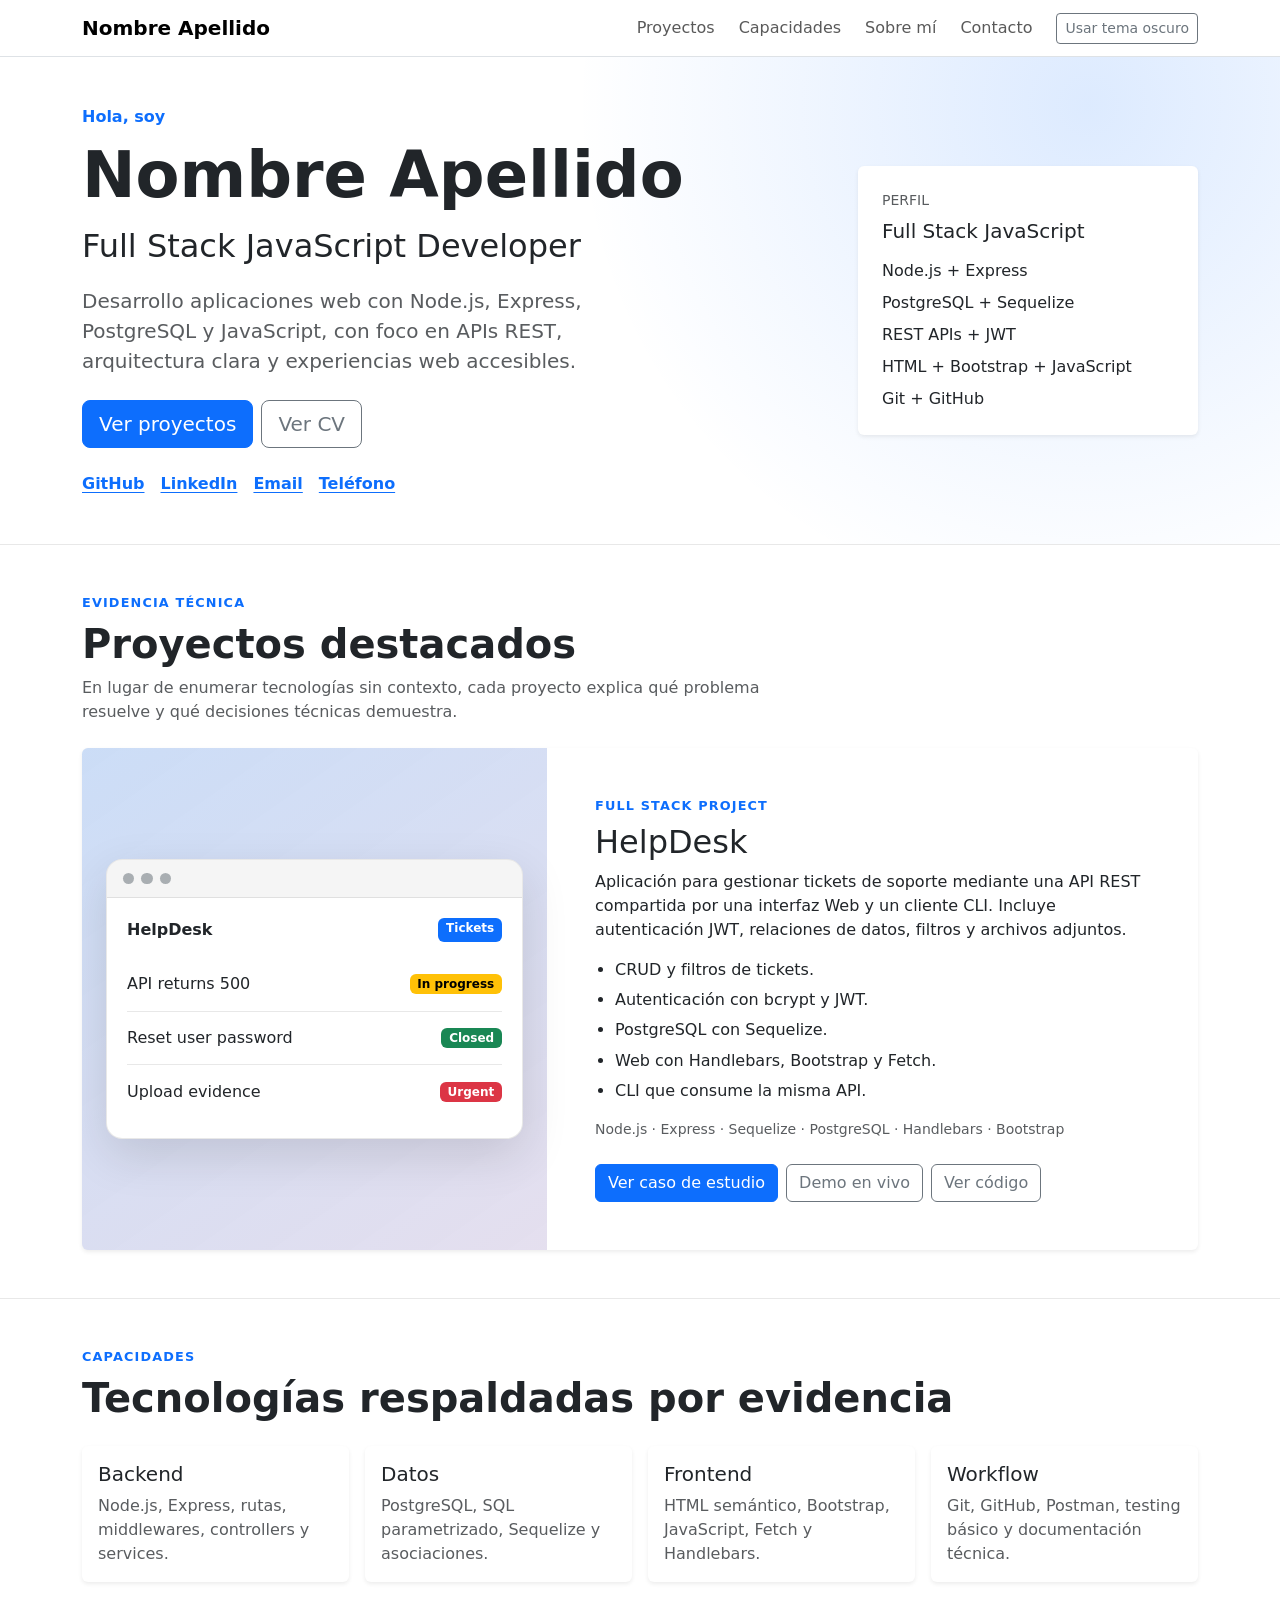
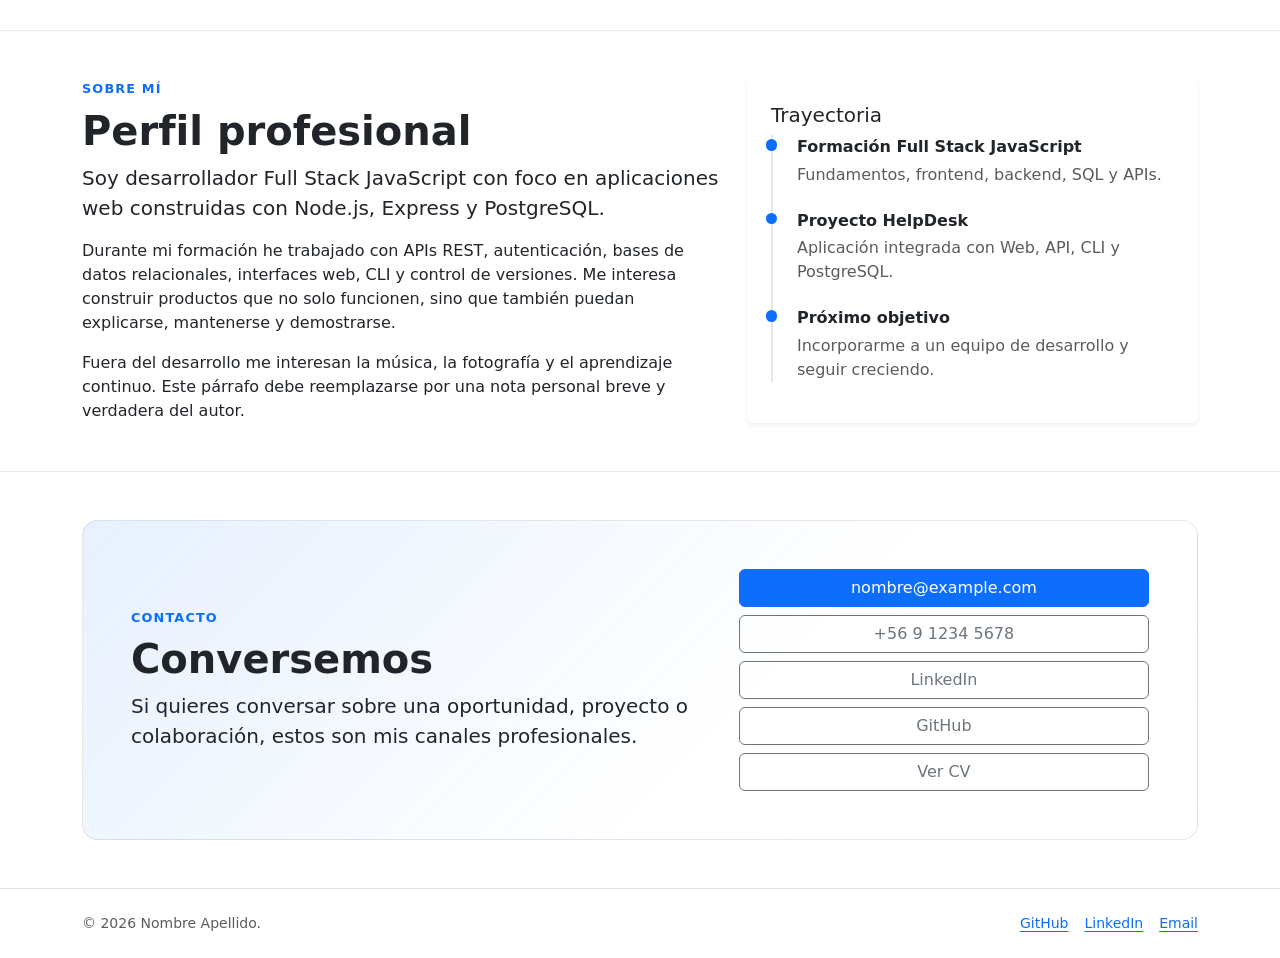
==== index.html @ 29df0326 "feat: deploy" ====
<!DOCTYPE html>
<!--
  index.html
  ==========
  Página principal del portafolio.

  Responsabilidades:
  - presentar identidad profesional;
  - destacar proyectos;
  - mostrar capacidades y trayectoria;
  - mantener los enlaces de contacto a mano;
  - entregar metadata SEO/social;
  - enlazar al CV y al caso de estudio de HelpDesk.

  Este archivo es ESTÁTICO: GitHub Pages puede publicarlo sin Node ni Express.
-->
<html lang="es" data-bs-theme="light">

<head>
  <!-- =========================================================
       1. METADATOS BASE DEL DOCUMENTO
       ========================================================= -->

  <!-- UTF-8 permite representar correctamente tildes, ñ y otros caracteres. -->
  <meta charset="UTF-8">
  <!--
    Viewport responsive:
    hace que el ancho de la página siga el ancho real del dispositivo.
  -->
  <meta name="viewport" content="width=device-width, initial-scale=1">

  <!--
    <title>:
    aparece en la pestaña del navegador y es una señal importante para SEO.
    Debe identificar a la persona y su rol sin ser genérico.
  -->
  <title>Nombre Apellido | Full Stack JavaScript Developer</title>
  <!--
    Meta description:
    resume la página para buscadores y puede utilizarse como snippet.
  -->
  <meta name="description"
    content="Portafolio de Nombre Apellido, desarrollador Full Stack JavaScript. Proyectos con Node.js, Express, PostgreSQL y APIs REST.">
  <!--
    index,follow:
    permitimos que la Home sea indexada y que los crawlers sigan sus enlaces.
    No es necesario declararlo siempre, pero aquí lo dejamos explícito.
  -->
  <meta name="robots" content="index,follow">

  <!--
    REEMPLAZAR TU_USUARIO y portfolio por los datos reales antes de publicar.
    Si el repositorio es TU_USUARIO.github.io, la canonical de la Home será
    simplemente https://TU_USUARIO.github.io/
  -->
  <link rel="canonical" href="https://leandrofuenzalida.github.io/portfolio/">

  <!-- =========================================================
       2. OPEN GRAPH Y PREVIEWS SOCIALES
       ========================================================= -->

  <!--
    Open Graph ayuda a definir cómo se presenta el enlace al compartirlo
    en plataformas compatibles.
  -->
  <meta property="og:title" content="Nombre Apellido — Full Stack JavaScript Developer">
  <meta property="og:description"
    content="Portafolio con proyectos Full Stack JavaScript en Node.js, Express y PostgreSQL.">
  <meta property="og:type" content="website">
  <meta property="og:url" content="https://TU_USUARIO.github.io/portfolio/">

  <!--
    Cuando exista una imagen PNG/JPG pública para redes, se puede añadir:
    <meta
      property="og:image"
      content="https://TU_USUARIO.github.io/portfolio/assets/social-card.png"
    >
  -->

  <!--
    Twitter/X Card:
    conjunto de metadatos complementarios para previews sociales.
  -->
  <meta name="twitter:card" content="summary">
  <meta name="twitter:title" content="Nombre Apellido — Full Stack JavaScript Developer">
  <meta name="twitter:description" content="Portafolio con proyectos Full Stack JavaScript.">

  <!-- =========================================================
       3. TEMA CLARO / OSCURO ANTES DEL PRIMER PINTADO
       ========================================================= -->

  <!--
    Aplicamos el tema antes de pintar la página para reducir el cambio visual
    entre modo claro y oscuro.
  -->
  <script>
    /*
      Este script es intencionalmente pequeño y está dentro del <head>.

      ¿Por qué aquí?
      Porque necesitamos decidir el tema antes de que el navegador pinte
      visualmente la página y así reducir un "flash" entre claro y oscuro.
    */
    (() => {
      // Primero buscamos una preferencia que el usuario ya haya guardado.
      const savedTheme = localStorage.getItem("portfolio-theme");
      // Si no existe una preferencia guardada, usamos la preferencia del SO.
      const preferredTheme = window.matchMedia("(prefers-color-scheme: dark)").matches
        ? "dark"
        : "light";

      // Bootstrap 5.3 entiende data-bs-theme="light" y data-bs-theme="dark".
      document.documentElement.setAttribute(
        "data-bs-theme",
        savedTheme ?? preferredTheme
      );
    })();
  </script>

  <!-- =========================================================
       4. DATOS ESTRUCTURADOS JSON-LD
       ========================================================= -->

  <!--
    JSON-LD describe explícitamente dos entidades:
    - Person: el autor del portafolio.
    - WebSite: el sitio que pertenece a esa persona.

    IMPORTANTE:
    JSON puro no admite comentarios dentro del objeto.
    Por eso las explicaciones están fuera del <script type="application/ld+json">.
  -->
  <script type="application/ld+json">
  {
    "@context": "https://schema.org",
    "@graph": [
      {
        "@type": "Person",
        "@id": "https://leandrofuenzalida.github.io/portfolio/#person",
        "name": "Nombre Apellido",
        "url": "https://leandrofuenzalida.github.io/portfolio/",
        "jobTitle": "Full Stack JavaScript Developer",
        "email": "mailto:leandro.fuenzalida@gmail.com",
        "telephone": "+56912345678",
        "sameAs": [
          "https://github.com/leandrofuenzalida",
          "https://www.linkedin.com/in/leandro-fuenzalida"
        ],
        "knowsAbout": [
          "JavaScript",
          "Node.js",
          "Express",
          "PostgreSQL",
          "REST APIs"
        ]
      },
      {
        "@type": "WebSite",
        "@id": "https://TU_USUARIO.github.io/portfolio/#website",
        "name": "Nombre Apellido — Portfolio",
        "url": "https://TU_USUARIO.github.io/portfolio/",
        "inLanguage": "es",
        "author": {
          "@id": "https://TU_USUARIO.github.io/portfolio/#person"
        }
      }
    ]
  }
  </script>

  <!-- =========================================================
       5. ESTILOS
       ========================================================= -->

  <!-- Bootstrap resuelve grilla, navbar, botones, spacing y responsive. -->
  <link href="https://cdn.jsdelivr.net/npm/bootstrap@5.3.8/dist/css/bootstrap.min.css" rel="stylesheet"
    integrity="sha384-sRIl4kxILFvY47J16cr9ZwB07vP4J8+LH7qKQnuqkuIAvNWLzeN8tE5YBujZqJLB" crossorigin="anonymous">
  <!--
    Nuestro CSS se carga DESPUÉS de Bootstrap para poder complementar
    o ajustar el framework sin reescribirlo completo.
  -->
  <link rel="stylesheet" href="./css/styles.css">
</head>

<body>
  <!-- =========================================================
       6. ACCESIBILIDAD: SALTAR AL CONTENIDO
       ========================================================= -->

  <!--
    Este enlace aparece cuando recibe foco con teclado.
    Permite saltar la navegación repetitiva e ir directo al <main>.
  -->
  <a class="skip-link" href="#main-content">
    Saltar al contenido principal
  </a>

  <!-- =========================================================
       7. HEADER / NAVBAR
       ========================================================= -->

  <!--
    sticky-top mantiene la navegación disponible durante el scroll.
    bg-body respeta automáticamente el tema claro/oscuro de Bootstrap.
  -->
  <header class="sticky-top border-bottom bg-body">
    <nav class="navbar navbar-expand-lg" aria-label="Navegación principal">
      <div class="container">
        <a class="navbar-brand fw-bold" href="./index.html">
          Nombre Apellido
        </a>

        <!--
          Botón hamburguesa de Bootstrap.
          Solo aparece cuando el espacio horizontal no alcanza.
        -->
        <button class="navbar-toggler" type="button" data-bs-toggle="collapse" data-bs-target="#mainNavbar"
          aria-controls="mainNavbar" aria-expanded="false" aria-label="Abrir navegación">
          <span class="navbar-toggler-icon"></span>
        </button>

        <div class="collapse navbar-collapse" id="mainNavbar">
          <ul class="navbar-nav ms-auto align-items-lg-center gap-lg-2">
            <li class="nav-item">
              <a class="nav-link" href="#projects">Proyectos</a>
            </li>
            <li class="nav-item">
              <a class="nav-link" href="#skills">Capacidades</a>
            </li>
            <li class="nav-item">
              <a class="nav-link" href="#about">Sobre mí</a>
            </li>
            <li class="nav-item">
              <a class="nav-link" href="#contact">Contacto</a>
            </li>
            <li class="nav-item ms-lg-2">
              <!--
                main.js busca #themeToggle y registra aquí el cambio de tema.
              -->
              <button id="themeToggle" class="btn btn-outline-secondary btn-sm" type="button" aria-pressed="false">
                Cambiar tema
              </button>
            </li>
          </ul>
        </div>
      </div>
    </nav>
  </header>

  <!-- =========================================================
       8. CONTENIDO PRINCIPAL
       ========================================================= -->
  <main id="main-content">

    <!-- =======================================================
         HERO
         Primera impresión: identidad, rol, propuesta y acciones.
         ======================================================= -->
    <section class="hero-section py-5 py-lg-6" aria-labelledby="hero-title">
      <div class="container">
        <div class="row align-items-center g-5">
          <div class="col-lg-8">
            <p class="text-primary fw-semibold mb-2">
              Hola, soy
            </p>

            <h1 id="hero-title" class="display-3 fw-bold text-balance">
              Nombre Apellido
            </h1>

            <p class="fs-2 mb-3">
              Full Stack JavaScript Developer
            </p>

            <p class="lead text-body-secondary col-xl-9">
              Desarrollo aplicaciones web con Node.js, Express, PostgreSQL
              y JavaScript, con foco en APIs REST, arquitectura clara y
              experiencias web accesibles.
            </p>

            <div class="d-flex flex-wrap gap-2 mt-4">
              <a href="#projects" class="btn btn-primary btn-lg">
                Ver proyectos
              </a>
              <a href="./cv.html" class="btn btn-outline-secondary btn-lg">
                Ver CV
              </a>
            </div>

            <nav class="d-flex flex-wrap gap-3 mt-4 professional-links" aria-label="Enlaces profesionales">
              <a href="https://github.com/leandrofuenzalida">GitHub</a>
              <a href="https://www.linkedin.com/in/leandro-fuenzalida">LinkedIn</a>
              <a href="mailto:nombre@example.com">Email</a>
              <a href="tel:+56912345678">Teléfono</a>
            </nav>
          </div>

          <div class="col-lg-4">
            <aside class="card border-0 shadow-sm">
              <div class="card-body p-4">
                <p class="small text-uppercase text-body-secondary mb-2">
                  Perfil
                </p>
                <p class="h5 mb-3">
                  Full Stack JavaScript
                </p>
                <ul class="list-unstyled mb-0 d-grid gap-2">
                  <li>Node.js + Express</li>
                  <li>PostgreSQL + Sequelize</li>
                  <li>REST APIs + JWT</li>
                  <li>HTML + Bootstrap + JavaScript</li>
                  <li>Git + GitHub</li>
                </ul>
              </div>
            </aside>
          </div>
        </div>
      </div>
    </section>

    <!-- =======================================================
         PROYECTOS DESTACADOS
         Evidencia concreta del trabajo realizado.
         ======================================================= -->
    <section id="projects" class="section-block py-5" aria-labelledby="projects-title">
      <div class="container">
        <div class="section-heading mb-4">
          <p class="eyebrow">Evidencia técnica</p>
          <h2 id="projects-title" class="display-6 fw-bold">
            Proyectos destacados
          </h2>
          <p class="text-body-secondary col-lg-8 mb-0">
            En lugar de enumerar tecnologías sin contexto, cada proyecto
            explica qué problema resuelve y qué decisiones técnicas demuestra.
          </p>
        </div>

        <article class="card project-card border-0 shadow-sm overflow-hidden">
          <div class="row g-0">
            <div class="col-lg-5">
              <div class="project-visual h-100 p-4 d-flex align-items-center" role="img"
                aria-label="Vista representativa del gestor de tickets HelpDesk">
                <div class="mock-window w-100">
                  <div class="mock-window-bar">
                    <span></span><span></span><span></span>
                  </div>
                  <div class="mock-window-body">
                    <div class="d-flex justify-content-between gap-2 mb-3">
                      <strong>HelpDesk</strong>
                      <span class="badge text-bg-primary">Tickets</span>
                    </div>
                    <div class="mock-ticket">
                      <span>API returns 500</span>
                      <span class="badge text-bg-warning">In progress</span>
                    </div>
                    <div class="mock-ticket">
                      <span>Reset user password</span>
                      <span class="badge text-bg-success">Closed</span>
                    </div>
                    <div class="mock-ticket">
                      <span>Upload evidence</span>
                      <span class="badge text-bg-danger">Urgent</span>
                    </div>
                  </div>
                </div>
              </div>
            </div>

            <div class="col-lg-7">
              <div class="card-body p-4 p-lg-5">
                <p class="eyebrow">Full Stack Project</p>
                <h3 class="card-title h2">HelpDesk</h3>
                <p class="card-text">
                  Aplicación para gestionar tickets de soporte mediante una
                  API REST compartida por una interfaz Web y un cliente CLI.
                  Incluye autenticación JWT, relaciones de datos, filtros y
                  archivos adjuntos.
                </p>

                <ul class="project-points">
                  <li>CRUD y filtros de tickets.</li>
                  <li>Autenticación con bcrypt y JWT.</li>
                  <li>PostgreSQL con Sequelize.</li>
                  <li>Web con Handlebars, Bootstrap y Fetch.</li>
                  <li>CLI que consume la misma API.</li>
                </ul>

                <p class="small text-body-secondary">
                  Node.js · Express · Sequelize · PostgreSQL · Handlebars · Bootstrap
                </p>

                <div class="d-flex flex-wrap gap-2 mt-4">
                  <a href="./projects/helpdesk.html" class="btn btn-primary">
                    Ver caso de estudio
                  </a>

                  <!--
                    LINK DEL DEPLOY DE HELPDESK
                    ===========================
                    Después de desplegar HelpDesk en Railway:

                    1. abre el servicio `helpdesk`;
                    2. copia el dominio público generado por Railway;
                    3. reemplaza TU_DOMINIO por el dominio REAL.

                    Ejemplo:
                    https://helpdesk-production-xxxx.up.railway.app/

                    IMPORTANTE:
                    - enlaza la HOME de la aplicación, no /api/v1/health;
                    - prueba la URL antes de publicar el portafolio;
                    - si todavía no existe un deploy funcional, quita
                      temporalmente este botón en vez de publicar un link roto.
                  -->
                  <a href="https://helpdesk-production-c494.up.railway.app/" class="btn btn-outline-secondary"
                    target="_blank" rel="noopener noreferrer">
                    Demo en vivo
                  </a>

                  <a href="https://github.com/leandrofuenzalida/helpdesk" class="btn btn-outline-secondary"
                    target="_blank" rel="noopener noreferrer">
                    Ver código
                  </a>
                </div>
              </div>
            </div>
          </div>
        </article>
      </div>
    </section>

    <!-- =======================================================
         CAPACIDADES
         Agrupamos conocimientos que deberían estar respaldados
         por proyectos, experiencia o formación.
         ======================================================= -->
    <section id="skills" class="section-block py-5" aria-labelledby="skills-title">
      <div class="container">
        <p class="eyebrow">Capacidades</p>
        <h2 id="skills-title" class="display-6 fw-bold mb-4">
          Tecnologías respaldadas por evidencia
        </h2>

        <div class="row g-3">
          <div class="col-md-6 col-xl-3">
            <article class="card h-100 border-0 shadow-sm">
              <div class="card-body">
                <h3 class="h5">Backend</h3>
                <p class="text-body-secondary mb-0">
                  Node.js, Express, rutas, middlewares, controllers y services.
                </p>
              </div>
            </article>
          </div>

          <div class="col-md-6 col-xl-3">
            <article class="card h-100 border-0 shadow-sm">
              <div class="card-body">
                <h3 class="h5">Datos</h3>
                <p class="text-body-secondary mb-0">
                  PostgreSQL, SQL parametrizado, Sequelize y asociaciones.
                </p>
              </div>
            </article>
          </div>

          <div class="col-md-6 col-xl-3">
            <article class="card h-100 border-0 shadow-sm">
              <div class="card-body">
                <h3 class="h5">Frontend</h3>
                <p class="text-body-secondary mb-0">
                  HTML semántico, Bootstrap, JavaScript, Fetch y Handlebars.
                </p>
              </div>
            </article>
          </div>

          <div class="col-md-6 col-xl-3">
            <article class="card h-100 border-0 shadow-sm">
              <div class="card-body">
                <h3 class="h5">Workflow</h3>
                <p class="text-body-secondary mb-0">
                  Git, GitHub, Postman, testing básico y documentación técnica.
                </p>
              </div>
            </article>
          </div>
        </div>
      </div>
    </section>

    <!-- =======================================================
         ABOUT / TRAYECTORIA
         Primero identidad laboral; luego contexto personal breve.
         ======================================================= -->
    <section id="about" class="section-block py-5" aria-labelledby="about-title">
      <div class="container">
        <div class="row g-4">
          <div class="col-lg-7">
            <p class="eyebrow">Sobre mí</p>
            <h2 id="about-title" class="display-6 fw-bold">
              Perfil profesional
            </h2>
            <p class="lead">
              Soy desarrollador Full Stack JavaScript con foco en aplicaciones
              web construidas con Node.js, Express y PostgreSQL.
            </p>
            <p>
              Durante mi formación he trabajado con APIs REST, autenticación,
              bases de datos relacionales, interfaces web, CLI y control de
              versiones. Me interesa construir productos que no solo funcionen,
              sino que también puedan explicarse, mantenerse y demostrarse.
            </p>
            <p class="mb-0">
              Fuera del desarrollo me interesan la música, la fotografía y el
              aprendizaje continuo. Este párrafo debe reemplazarse por una nota
              personal breve y verdadera del autor.
            </p>
          </div>

          <div class="col-lg-5">
            <aside class="card h-100 border-0 shadow-sm">
              <div class="card-body p-4">
                <h3 class="h5">Trayectoria</h3>
                <ol class="timeline list-unstyled mb-0">
                  <li>
                    <strong>Formación Full Stack JavaScript</strong>
                    <span>Fundamentos, frontend, backend, SQL y APIs.</span>
                  </li>
                  <li>
                    <strong>Proyecto HelpDesk</strong>
                    <span>Aplicación integrada con Web, API, CLI y PostgreSQL.</span>
                  </li>
                  <li>
                    <strong>Próximo objetivo</strong>
                    <span>Incorporarme a un equipo de desarrollo y seguir creciendo.</span>
                  </li>
                </ol>
              </div>
            </aside>
          </div>
        </div>
      </div>
    </section>

    <!-- =======================================================
         CONTACTO
         Repetimos canales importantes para reducir fricción.
         ======================================================= -->
    <section id="contact" class="section-block py-5" aria-labelledby="contact-title">
      <div class="container">
        <div class="contact-panel p-4 p-lg-5 rounded-4">
          <div class="row align-items-center g-4">
            <div class="col-lg-7">
              <p class="eyebrow">Contacto</p>
              <h2 id="contact-title" class="display-6 fw-bold">
                Conversemos
              </h2>
              <p class="lead mb-0">
                Si quieres conversar sobre una oportunidad, proyecto o
                colaboración, estos son mis canales profesionales.
              </p>
            </div>

            <div class="col-lg-5">
              <div class="d-grid gap-2">
                <a class="btn btn-primary" href="mailto:nombre@example.com">
                  nombre@example.com
                </a>
                <a class="btn btn-outline-secondary" href="tel:+56912345678">
                  +56 9 1234 5678
                </a>
                <a class="btn btn-outline-secondary" href="https://www.linkedin.com/in/leandro-fuenzalida">
                  LinkedIn
                </a>
                <a class="btn btn-outline-secondary" href="https://github.com/leandrofuenzalida">
                  GitHub
                </a>
                <a class="btn btn-outline-secondary" href="./cv.html">
                  Ver CV
                </a>
              </div>
            </div>
          </div>
        </div>
      </div>
    </section>
  </main>

  <!-- =========================================================
       9. FOOTER
       ========================================================= -->

  <!--
    El footer vuelve a exponer identidad y enlaces importantes.
    El año se completa desde main.js mediante data-current-year.
  -->
  <footer class="border-top py-4">
    <div class="container d-flex flex-column flex-md-row gap-2 justify-content-between">
      <p class="mb-0 small text-body-secondary">
        © <span data-current-year></span> Nombre Apellido.
      </p>
      <nav class="d-flex flex-wrap gap-3 small" aria-label="Enlaces del pie">
        <a href="https://github.com/leandrofuenzalida">GitHub</a>
        <a href="https://www.linkedin.com/in/leandro-fuenzalida">LinkedIn</a>
        <a href="mailto:nombre@example.com">Email</a>
      </nav>
    </div>
  </footer>

  <!-- =========================================================
       10. JAVASCRIPT
       ========================================================= -->

  <!--
    bootstrap.bundle incluye el JavaScript necesario para componentes
    como la navbar colapsable.
  -->
  <script src="https://cdn.jsdelivr.net/npm/bootstrap@5.3.8/dist/js/bootstrap.bundle.min.js"
    integrity="sha384-FKyoEForCGlyvwx9Hj09JcYn3nv7wiPVlz7YYwJrWVcXK/BmnVDxM+D2scQbITxI"
    crossorigin="anonymous"></script>
  <!--
    main.js contiene comportamiento propio.
    defer evita bloquear el parseo del HTML.
  -->
  <script src="./js/main.js" defer></script>
</body>

</html>
---- css/styles.css ----
/*
  css/styles.css
  ==============
  Estilos propios del portafolio.

  Bootstrap resuelve la mayor parte del layout y los componentes.
  Este archivo agrega identidad visual, accesibilidad y piezas específicas.
*/

/* Variables reutilizables para mantener consistencia. */
:root {
  --portfolio-surface: rgba(127, 127, 127, 0.08);
  --portfolio-border: rgba(127, 127, 127, 0.18);
}

/* Desplazamiento suave al usar links internos como #projects. */
html {
  scroll-behavior: smooth;
}

/* Garantiza que el body pueda cubrir al menos toda la ventana. */
body {
  min-height: 100vh;
}

/*
  Compensa la navbar sticky:
  al navegar a #projects, #about, etc., evita que el título quede escondido.
*/
section[id] {
  scroll-margin-top: 5rem;
}

a {
  text-underline-offset: 0.2em;
}

/* Mejora el reparto de texto en títulos cuando el navegador lo soporta. */
.text-balance {
  text-wrap: balance;
}

/* Utilidad propia: Bootstrap llega hasta ciertos tamaños de spacing. */
.py-lg-6 {
  padding-top: 6rem;
  padding-bottom: 6rem;
}

/*
  Skip link de accesibilidad.
  Está fuera de pantalla hasta recibir foco con teclado.
*/
.skip-link {
  position: fixed;
  top: 0.75rem;
  left: 0.75rem;
  z-index: 2000;
  padding: 0.75rem 1rem;
  border-radius: 0.5rem;
  background: var(--bs-primary);
  color: white;
  transform: translateY(-150%);
}

.skip-link:focus {
  transform: translateY(0);
}

/* Fondo compartido por el hero principal y el hero del proyecto. */
.hero-section,
.project-hero {
  background:
    radial-gradient(circle at 85% 10%, rgba(13, 110, 253, 0.14), transparent 32rem),
    var(--bs-body-bg);
}

/* Separador visual entre grandes bloques de contenido. */
.section-block {
  border-top: 1px solid var(--portfolio-border);
}

/* Etiqueta pequeña usada antes de algunos títulos de sección. */
.eyebrow {
  margin-bottom: 0.5rem;
  color: var(--bs-primary);
  font-size: 0.8rem;
  font-weight: 700;
  letter-spacing: 0.09em;
  text-transform: uppercase;
}

/* Los links profesionales deben ser visibles y fáciles de reconocer. */
.professional-links a {
  font-weight: 600;
}

/* Superficies que deben adaptarse al tema claro/oscuro de Bootstrap. */
.project-card,
.card,
.metric-card,
/* Panel de contacto destacado al final de la Home. */
.contact-panel {
  background: var(--bs-body-bg);
}

.metric-card,
.contact-panel {
  border: 1px solid var(--portfolio-border);
}

/*
  Mock visual de HelpDesk.
  Sirve como placeholder pedagógico y puede reemplazarse por screenshot real.
*/
.project-visual {
  min-height: 22rem;
  background:
    linear-gradient(145deg, rgba(13, 110, 253, 0.18), rgba(111, 66, 193, 0.12)),
    var(--portfolio-surface);
}

/* Simulación de una pequeña ventana de aplicación. */
.mock-window {
  max-width: 44rem;
  overflow: hidden;
  border: 1px solid var(--portfolio-border);
  border-radius: 1rem;
  background: var(--bs-body-bg);
  box-shadow: 0 1rem 3rem rgba(0, 0, 0, 0.12);
}

/* Barra superior decorativa del mock. */
.mock-window-bar {
  display: flex;
  gap: 0.45rem;
  padding: 0.8rem 1rem;
  border-bottom: 1px solid var(--portfolio-border);
  background: var(--portfolio-surface);
}

.mock-window-bar span {
  width: 0.7rem;
  height: 0.7rem;
  border-radius: 50%;
  background: var(--bs-secondary);
  opacity: 0.55;
}

.mock-window-body {
  padding: 1.25rem;
}

/* Cada fila simula un ticket dentro del mock. */
.mock-ticket {
  display: flex;
  justify-content: space-between;
  align-items: center;
  gap: 1rem;
  padding: 0.9rem 0;
  border-bottom: 1px solid var(--portfolio-border);
}

.mock-ticket:last-child {
  border-bottom: 0;
}

.project-points {
  padding-left: 1.25rem;
}

.project-points li + li {
  margin-top: 0.4rem;
}

/*
  Timeline:
  cada <li> representa un hito de trayectoria.
*/
.timeline li {
  position: relative;
  padding: 0 0 1.4rem 1.5rem;
  border-left: 2px solid var(--portfolio-border);
}

.timeline li::before {
  position: absolute;
  top: 0.25rem;
  left: -0.42rem;
  width: 0.7rem;
  height: 0.7rem;
  border-radius: 50%;
  background: var(--bs-primary);
  content: "";
}

.timeline li:last-child {
  padding-bottom: 0;
}

.timeline strong,
.timeline span {
  display: block;
}

.timeline span {
  margin-top: 0.2rem;
  color: var(--bs-secondary-color);
}

/*
  Diagrama de arquitectura:
  overflow-x permite hacer scroll horizontal si el contenido es ancho.
*/
.architecture-diagram {
  margin-top: 1.5rem;
  padding: 1.25rem;
  overflow-x: auto;
  border: 1px solid var(--portfolio-border);
  border-radius: 1rem;
  background: var(--portfolio-surface);
}

.contact-panel {
  background:
    linear-gradient(135deg, rgba(13, 110, 253, 0.1), transparent 60%),
    var(--bs-body-bg);
}

/* Limita el ancho del CV para mejorar legibilidad. */
.cv-page {
  max-width: 900px;
}

/*
  Responsive para pantallas pequeñas.
  Bootstrap es mobile-first; aquí solo ajustamos componentes propios.
*/
@media (max-width: 575.98px) {
  .project-visual {
    min-height: auto;
  }

  .mock-ticket {
    align-items: flex-start;
    flex-direction: column;
  }
}

/*
  Modo impresión del CV:
  elimina navegación y controles para obtener un documento limpio.
*/
@media print {
  .no-print,
  header,
  footer {
    display: none !important;
  }

  body {
    color: #000;
    background: #fff;
  }

  a {
    color: inherit;
    text-decoration: none;
  }
}
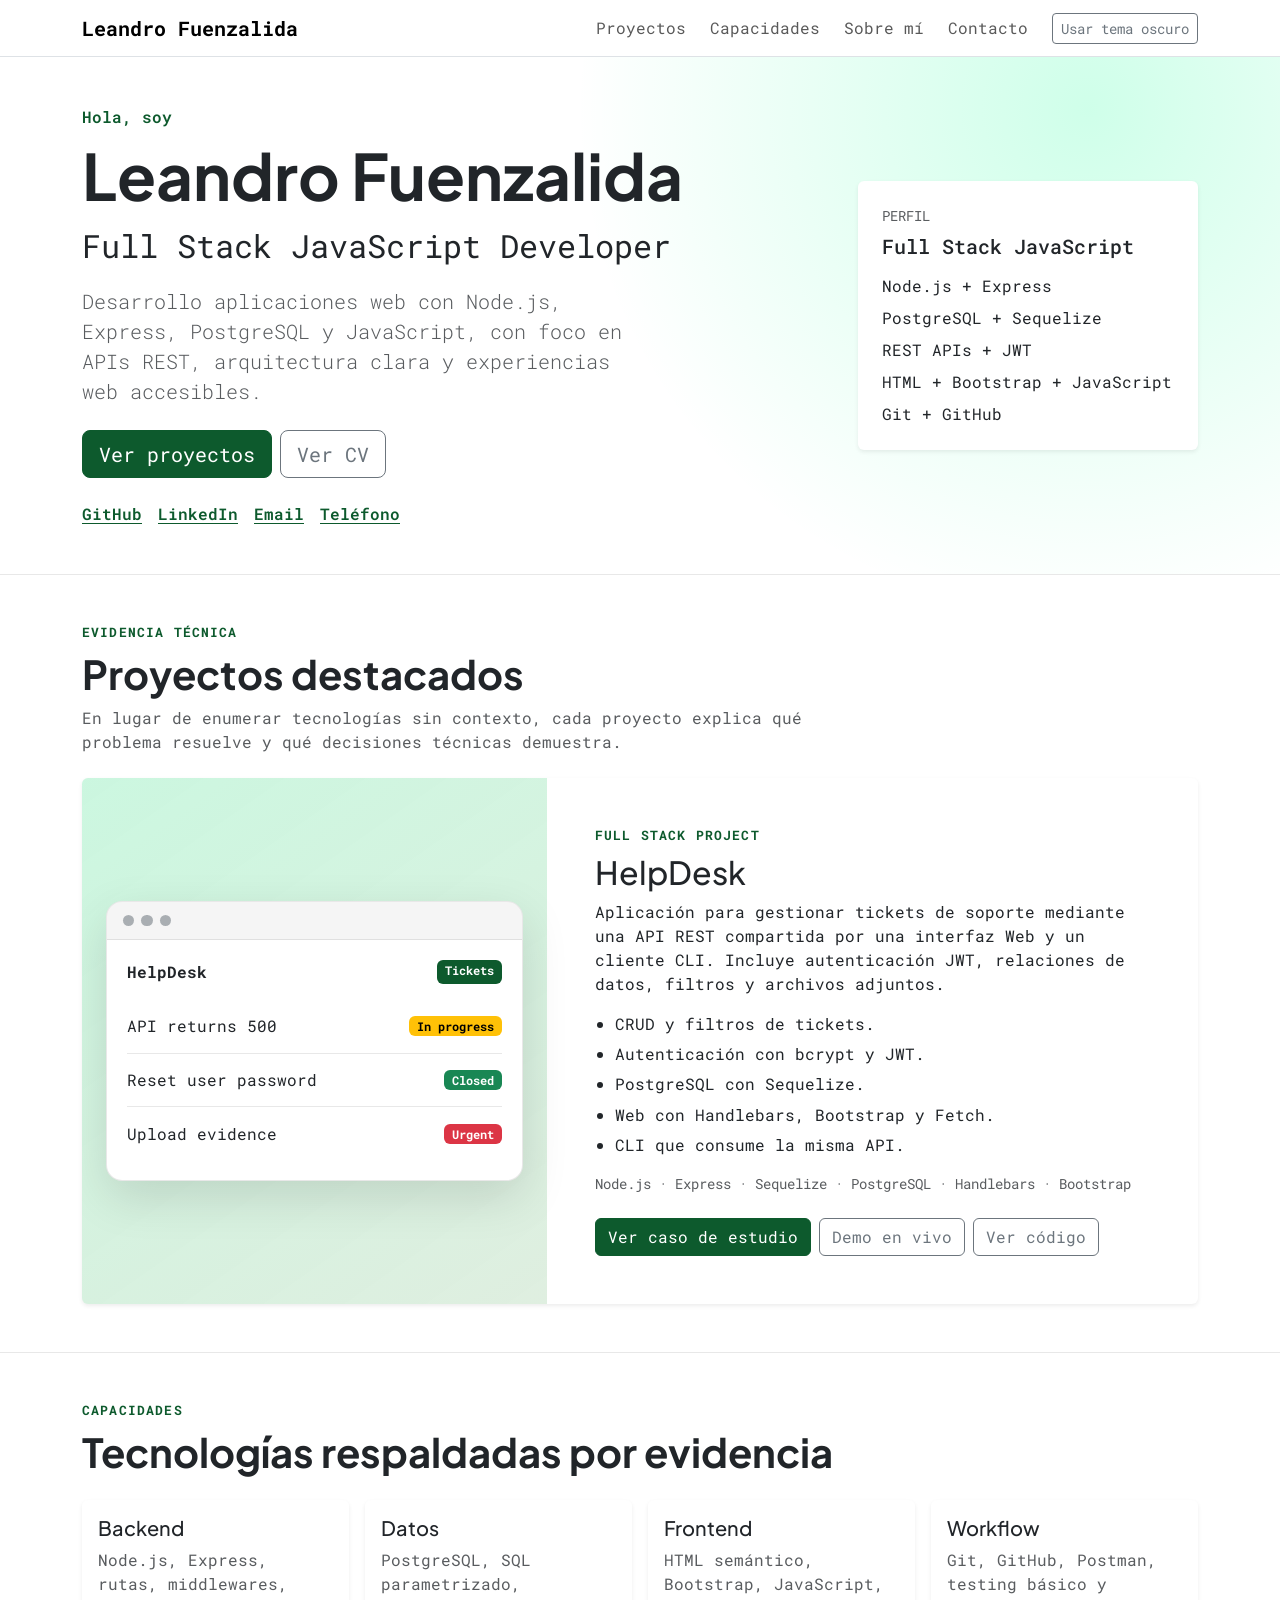
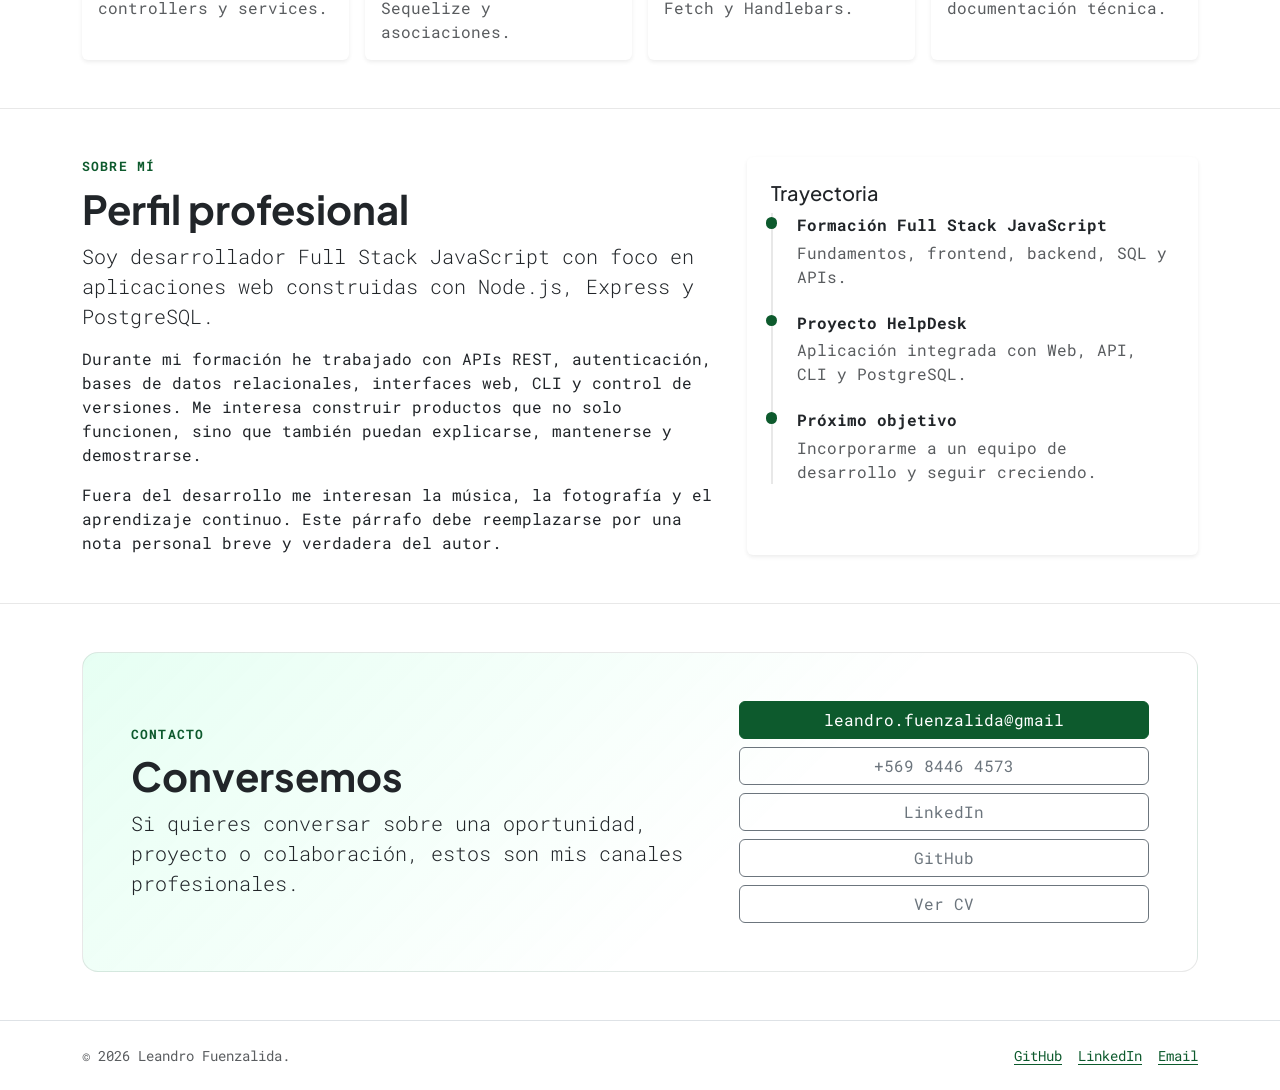
==== commit d327afd3: "UPDATE: homepage con mi nombre, CV, actualizacion de estilos css" ====
--- a/index.html
+++ b/index.html
@@ -34,13 +34,13 @@
     aparece en la pestaña del navegador y es una señal importante para SEO.
     Debe identificar a la persona y su rol sin ser genérico.
   -->
-  <title>Nombre Apellido | Full Stack JavaScript Developer</title>
+  <title>Leandro Fuenzalida | Diseñador UX & Full Stack JavaScript Developer</title>
   <!--
     Meta description:
     resume la página para buscadores y puede utilizarse como snippet.
   -->
   <meta name="description"
-    content="Portafolio de Nombre Apellido, desarrollador Full Stack JavaScript. Proyectos con Node.js, Express, PostgreSQL y APIs REST.">
+    content="Portafolio de Leandro Fuenzalida, Diseñador UX & desarrollador Full Stack JavaScript. Proyectos con Node.js, Express, PostgreSQL y APIs REST.">
   <!--
     index,follow:
     permitimos que la Home sea indexada y que los crawlers sigan sus enlaces.
@@ -63,11 +63,11 @@
     Open Graph ayuda a definir cómo se presenta el enlace al compartirlo
     en plataformas compatibles.
   -->
-  <meta property="og:title" content="Nombre Apellido — Full Stack JavaScript Developer">
+  <meta property="og:title" content="Leandro Fuenzalida —  Diseñador UX & Full Stack JavaScript Developer">
   <meta property="og:description"
     content="Portafolio con proyectos Full Stack JavaScript en Node.js, Express y PostgreSQL.">
   <meta property="og:type" content="website">
-  <meta property="og:url" content="https://TU_USUARIO.github.io/portfolio/">
+  <meta property="og:url" content="https://leandrofuenzalida.github.io/portfolio/">
 
   <!--
     Cuando exista una imagen PNG/JPG pública para redes, se puede añadir:
@@ -82,7 +82,7 @@
     conjunto de metadatos complementarios para previews sociales.
   -->
   <meta name="twitter:card" content="summary">
-  <meta name="twitter:title" content="Nombre Apellido — Full Stack JavaScript Developer">
+  <meta name="twitter:title" content="Leandro Fuenzalida — Diseñador UX & Full Stack JavaScript Developer">
   <meta name="twitter:description" content="Portafolio con proyectos Full Stack JavaScript.">
 
   <!-- =========================================================
@@ -137,11 +137,11 @@
       {
         "@type": "Person",
         "@id": "https://leandrofuenzalida.github.io/portfolio/#person",
-        "name": "Nombre Apellido",
+        "name": "Leandro Fuenzalida",
         "url": "https://leandrofuenzalida.github.io/portfolio/",
-        "jobTitle": "Full Stack JavaScript Developer",
+        "jobTitle": "Diseñador UX & Full Stack JavaScript Developer",
         "email": "mailto:leandro.fuenzalida@gmail.com",
-        "telephone": "+56912345678",
+        "telephone": "+569 8446 4573",
         "sameAs": [
           "https://github.com/leandrofuenzalida",
           "https://www.linkedin.com/in/leandro-fuenzalida"
@@ -156,12 +156,12 @@
       },
       {
         "@type": "WebSite",
-        "@id": "https://TU_USUARIO.github.io/portfolio/#website",
-        "name": "Nombre Apellido — Portfolio",
-        "url": "https://TU_USUARIO.github.io/portfolio/",
+        "@id": "https://leandrofuenzalida.github.io/portfolio/#website",
+        "name": "Leandro Fuenzalida — Portfolio",
+        "url": "https://leandrofuenzalida.github.io/portfolio/",
         "inLanguage": "es",
         "author": {
-          "@id": "https://TU_USUARIO.github.io/portfolio/#person"
+          "@id": "https://leandrofuenzalida.github.io/portfolio/#person"
         }
       }
     ]
@@ -171,6 +171,12 @@
   <!-- =========================================================
        5. ESTILOS
        ========================================================= -->
+  <!-- Google Fonts: Plus Jakarta Sans + Roboto Mono -->
+  <link rel="preconnect" href="https://fonts.googleapis.com">
+  <link rel="preconnect" href="https://fonts.gstatic.com" crossorigin>
+  <link
+    href="https://fonts.googleapis.com/css2?family=Plus+Jakarta+Sans:wght@400;500;600;700;800&family=Roboto+Mono:wght@400;500;700&display=swap"
+    rel="stylesheet">
 
   <!-- Bootstrap resuelve grilla, navbar, botones, spacing y responsive. -->
   <link href="https://cdn.jsdelivr.net/npm/bootstrap@5.3.8/dist/css/bootstrap.min.css" rel="stylesheet"
@@ -207,7 +213,7 @@
     <nav class="navbar navbar-expand-lg" aria-label="Navegación principal">
       <div class="container">
         <a class="navbar-brand fw-bold" href="./index.html">
-          Nombre Apellido
+          Leandro Fuenzalida
         </a>
 
         <!--
@@ -265,7 +271,7 @@
             </p>
 
             <h1 id="hero-title" class="display-3 fw-bold text-balance">
-              Nombre Apellido
+              Leandro Fuenzalida
             </h1>
 
             <p class="fs-2 mb-3">
@@ -290,8 +296,8 @@
             <nav class="d-flex flex-wrap gap-3 mt-4 professional-links" aria-label="Enlaces profesionales">
               <a href="https://github.com/leandrofuenzalida">GitHub</a>
               <a href="https://www.linkedin.com/in/leandro-fuenzalida">LinkedIn</a>
-              <a href="mailto:nombre@example.com">Email</a>
-              <a href="tel:+56912345678">Teléfono</a>
+              <a href="mailto:leandro.fuenzalida@gmail.com">Email</a>
+              <a href="tel:+569 8446 4573">Teléfono</a>
             </nav>
           </div>
 
@@ -564,11 +570,11 @@
 
             <div class="col-lg-5">
               <div class="d-grid gap-2">
-                <a class="btn btn-primary" href="mailto:nombre@example.com">
-                  nombre@example.com
+                <a class="btn btn-primary" href="mailto:leandro.fuenzalida@gmail">
+                  leandro.fuenzalida@gmail
                 </a>
-                <a class="btn btn-outline-secondary" href="tel:+56912345678">
-                  +56 9 1234 5678
+                <a class="btn btn-outline-secondary" href="tel:+56984464573">
+                  +569 8446 4573
                 </a>
                 <a class="btn btn-outline-secondary" href="https://www.linkedin.com/in/leandro-fuenzalida">
                   LinkedIn
@@ -598,12 +604,12 @@
   <footer class="border-top py-4">
     <div class="container d-flex flex-column flex-md-row gap-2 justify-content-between">
       <p class="mb-0 small text-body-secondary">
-        © <span data-current-year></span> Nombre Apellido.
+        © <span data-current-year></span> Leandro Fuenzalida.
       </p>
       <nav class="d-flex flex-wrap gap-3 small" aria-label="Enlaces del pie">
         <a href="https://github.com/leandrofuenzalida">GitHub</a>
         <a href="https://www.linkedin.com/in/leandro-fuenzalida">LinkedIn</a>
-        <a href="mailto:nombre@example.com">Email</a>
+        <a href="mailto:leandro.fuenzalida@gmail">Email</a>
       </nav>
     </div>
   </footer>
--- a/css/styles.css
+++ b/css/styles.css
@@ -11,6 +11,74 @@
 :root {
   --portfolio-surface: rgba(127, 127, 127, 0.08);
   --portfolio-border: rgba(127, 127, 127, 0.18);
+
+  /* Tipografía personalizada */
+  --font-headings: "Plus Jakarta Sans", sans-serif;
+  --font-body: "Roboto Mono", monospace;
+
+  /* Color primario - tema claro (verde oscuro) */
+  --bs-primary: #0d5a2d;
+  --bs-primary-rgb: 13, 90, 45;
+}
+
+/* Color primario - tema oscuro */
+html[data-bs-theme="dark"] {
+  --bs-primary: #82ffb6;
+  --bs-primary-rgb: 130, 255, 182;
+}
+
+/* Force botones a usar el color primario */
+.btn-primary {
+  background-color: var(--bs-primary);
+  border-color: var(--bs-primary);
+  color: #fff; /* Texto blanco en tema claro */
+}
+
+.btn-primary:hover {
+  background-color: var(--bs-primary);
+  border-color: var(--bs-primary);
+  filter: brightness(0.9);
+}
+
+/* En tema oscuro, texto oscuro para contrastar con verde claro */
+html[data-bs-theme="dark"] .btn-primary {
+  color: #000;
+}
+
+/* Links con colores del tema */
+a {
+  text-underline-offset: 0.2em;
+  color: var(--bs-primary);
+}
+
+a:hover {
+  color: var(--bs-primary);
+  filter: brightness(0.8);
+}
+
+/* En tema oscuro */
+html[data-bs-theme="dark"] a {
+  color: var(--bs-primary);
+}
+
+html[data-bs-theme="dark"] a:hover {
+  color: var(--bs-primary);
+  filter: brightness(1.2);
+}
+
+/* Aplicar fuentes personalizadas */
+h1,
+h2,
+h3,
+h4,
+h5,
+h6 {
+  font-family: var(--font-headings);
+}
+
+body,
+p {
+  font-family: var(--font-body);
 }
 
 /* Desplazamiento suave al usar links internos como #projects. */
@@ -70,7 +138,11 @@
 .hero-section,
 .project-hero {
   background:
-    radial-gradient(circle at 85% 10%, rgba(13, 110, 253, 0.14), transparent 32rem),
+    radial-gradient(
+      circle at 85% 10%,
+      rgba(10, 255, 145, 0.196),
+      transparent 32rem
+    ),
     var(--bs-body-bg);
 }
 
@@ -115,7 +187,7 @@
 .project-visual {
   min-height: 22rem;
   background:
-    linear-gradient(145deg, rgba(13, 110, 253, 0.18), rgba(111, 66, 193, 0.12)),
+    linear-gradient(145deg, rgba(13, 253, 125, 0.18), rgba(66, 193, 74, 0.12)),
     var(--portfolio-surface);
 }
 
@@ -222,7 +294,7 @@
 
 .contact-panel {
   background:
-    linear-gradient(135deg, rgba(13, 110, 253, 0.1), transparent 60%),
+    linear-gradient(135deg, rgba(13, 253, 137, 0.1), transparent 60%),
     var(--bs-body-bg);
 }
 
@@ -266,4 +338,4 @@
     color: inherit;
     text-decoration: none;
   }
-}+}
